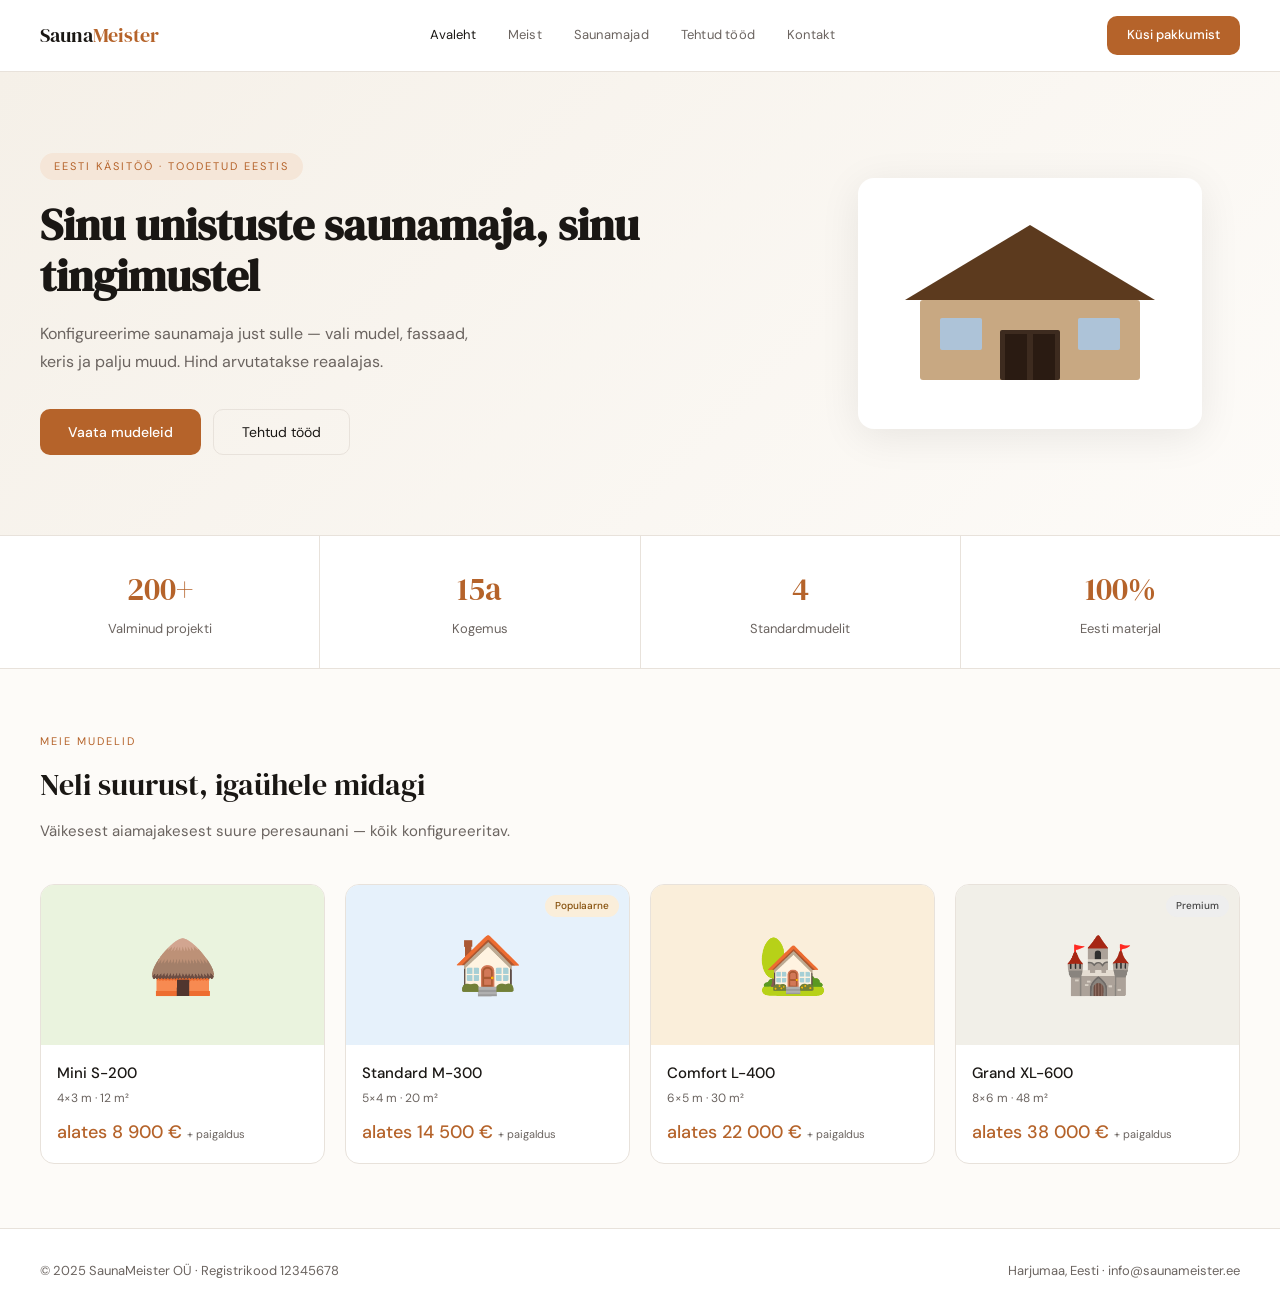
==== index.html @ fd7947f1 "Rename saunamaja.html to index.html" ====
<!DOCTYPE html>
<html lang="et">
<head>
<meta charset="UTF-8">
<meta name="viewport" content="width=device-width, initial-scale=1.0">
<title>SaunaMeister — Eesti käsitöö saunamajad</title>
<link rel="preconnect" href="https://fonts.googleapis.com">
<link href="https://fonts.googleapis.com/css2?family=DM+Serif+Display&family=DM+Sans:wght@300;400;500&display=swap" rel="stylesheet">
<style>
*{box-sizing:border-box;margin:0;padding:0}
:root{
  --brown:#B5632A;
  --brown-dark:#8A4820;
  --text:#1A1714;
  --text-sec:#6B6460;
  --border:#E8E2DB;
  --bg:#FDFBF8;
  --bg2:#F5F0E8;
  --white:#fff;
  --radius:10px;
}
body{font-family:'DM Sans',sans-serif;background:var(--bg);color:var(--text);line-height:1.6}
a{text-decoration:none;color:inherit}

/* NAV */
nav{display:flex;align-items:center;justify-content:space-between;padding:16px 40px;background:var(--white);border-bottom:1px solid var(--border);position:sticky;top:0;z-index:100}
.logo{font-family:'DM Serif Display',serif;font-size:20px;color:var(--text)}
.logo span{color:var(--brown)}
.nav-links{display:flex;gap:32px}
.nav-links a{font-size:13px;color:var(--text-sec);letter-spacing:0.2px}
.nav-links a:hover,.nav-links a.active{color:var(--text)}
.nav-cta{padding:9px 20px;background:var(--brown);color:#fff;border-radius:var(--radius);font-size:13px;font-weight:500}
.nav-cta:hover{background:var(--brown-dark)}

/* HERO */
.hero{padding:80px 40px;background:linear-gradient(135deg,var(--bg2) 0%,var(--bg) 100%);display:flex;align-items:center;gap:60px}
.hero-text{flex:1}
.hero-badge{display:inline-block;font-size:11px;letter-spacing:2px;text-transform:uppercase;color:var(--brown);background:#F5E6D8;padding:5px 14px;border-radius:20px;margin-bottom:20px}
.hero h1{font-family:'DM Serif Display',serif;font-size:44px;line-height:1.15;margin-bottom:18px;color:var(--text)}
.hero p{font-size:16px;color:var(--text-sec);max-width:440px;margin-bottom:32px;line-height:1.8}
.hero-btns{display:flex;gap:12px}
.btn-primary{padding:13px 28px;background:var(--brown);color:#fff;border:none;border-radius:var(--radius);font-size:14px;font-weight:500;cursor:pointer;font-family:inherit}
.btn-primary:hover{background:var(--brown-dark)}
.btn-outline{padding:13px 28px;background:transparent;color:var(--text);border:1px solid var(--border);border-radius:var(--radius);font-size:14px;cursor:pointer;font-family:inherit}
.btn-outline:hover{border-color:var(--text)}
.hero-visual{flex:0 0 420px;display:flex;align-items:center;justify-content:center}
.hero-svg-wrap{background:var(--white);border-radius:16px;padding:32px;box-shadow:0 8px 40px rgba(0,0,0,0.08)}

/* STATS */
.stats{display:flex;gap:0;border-top:1px solid var(--border);border-bottom:1px solid var(--border);background:var(--white)}
.stat{flex:1;padding:28px 40px;text-align:center;border-right:1px solid var(--border)}
.stat:last-child{border-right:none}
.stat-num{font-family:'DM Serif Display',serif;font-size:32px;color:var(--brown);margin-bottom:4px}
.stat-label{font-size:13px;color:var(--text-sec)}

/* SECTIONS */
.section{padding:64px 40px}
.section-label{font-size:11px;letter-spacing:2px;text-transform:uppercase;color:var(--brown);margin-bottom:10px}
.section-h2{font-family:'DM Serif Display',serif;font-size:30px;color:var(--text);margin-bottom:10px}
.section-sub{font-size:15px;color:var(--text-sec);margin-bottom:40px;line-height:1.7}

/* MODELS */
.models-grid{display:grid;grid-template-columns:repeat(4,1fr);gap:20px}
.model-card{border:1px solid var(--border);border-radius:14px;overflow:hidden;cursor:pointer;background:var(--white);transition:all 0.2s}
.model-card:hover{transform:translateY(-3px);box-shadow:0 12px 32px rgba(0,0,0,0.08)}
.model-card.selected{border:2px solid var(--brown);box-shadow:0 0 0 3px rgba(181,99,42,0.12)}
.model-thumb{height:160px;display:flex;align-items:center;justify-content:center;font-size:56px;position:relative}
.m1{background:#EAF3DE}.m2{background:#E6F1FB}.m3{background:#FAEEDA}.m4{background:#F1EFE8}
.badge{position:absolute;top:10px;right:10px;font-size:10px;padding:3px 10px;border-radius:20px;font-weight:500}
.badge-pop{background:#FAEEDA;color:#854F0B}
.badge-pre{background:#EEE;color:#444}
.model-info{padding:16px}
.model-info h3{font-size:15px;font-weight:500;margin-bottom:4px}
.model-meta{font-size:12px;color:var(--text-sec);margin-bottom:10px}
.model-price{font-size:18px;font-weight:500;color:var(--brown)}
.model-price span{font-size:11px;font-weight:400;color:var(--text-sec)}

/* KONFIG */
.config-section{background:var(--bg2);padding:64px 40px}
.config-inner{display:grid;grid-template-columns:1fr 360px;gap:40px}
.config-visual-box{background:var(--white);border-radius:14px;padding:32px;text-align:center;border:1px solid var(--border);margin-bottom:20px}
.config-specs{display:grid;grid-template-columns:1fr 1fr;gap:10px}
.spec{background:var(--white);border:1px solid var(--border);border-radius:10px;padding:12px 16px}
.spec-label{font-size:11px;color:var(--text-sec);margin-bottom:2px}
.spec-val{font-size:14px;font-weight:500}
.config-card{background:var(--white);border:1px solid var(--border);border-radius:12px;padding:20px;margin-bottom:14px}
.config-card h4{font-size:13px;font-weight:500;margin-bottom:14px;color:var(--text-sec);text-transform:uppercase;letter-spacing:0.8px}
.opts{display:flex;flex-wrap:wrap;gap:8px}
.opt{padding:7px 16px;border:1px solid var(--border);border-radius:20px;font-size:12px;cursor:pointer;background:var(--white);color:var(--text-sec);font-family:inherit;transition:all 0.15s}
.opt:hover{border-color:var(--brown);color:var(--brown)}
.opt.active{background:var(--brown);border-color:var(--brown);color:#fff}
.color-dot{width:26px;height:26px;border-radius:50%;border:2px solid transparent;cursor:pointer;transition:all 0.15s}
.color-dot.active{outline:2.5px solid var(--brown);outline-offset:2px}
.price-box{background:var(--white);border:1px solid var(--border);border-radius:12px;padding:20px}
.price-row{display:flex;justify-content:space-between;font-size:13px;color:var(--text-sec);padding:5px 0}
.price-row.total{font-size:17px;font-weight:500;color:var(--text);border-top:1px solid var(--border);padding-top:14px;margin-top:10px}
.cta-btn{width:100%;padding:14px;background:var(--brown);color:#fff;border:none;border-radius:10px;font-size:14px;font-weight:500;cursor:pointer;margin-top:16px;font-family:inherit}
.cta-btn:hover{background:var(--brown-dark)}
select{width:100%;padding:8px 12px;border:1px solid var(--border);border-radius:8px;font-size:13px;background:var(--white);font-family:inherit;color:var(--text)}

/* GALLERY */
.gallery-grid{display:grid;grid-template-columns:repeat(3,1fr);gap:16px}
.gallery-item{border-radius:12px;overflow:hidden;background:var(--bg2);height:200px;display:flex;align-items:center;justify-content:center;font-size:48px;border:1px solid var(--border)}

/* CONTACT */
.contact-section{background:var(--white);padding:64px 40px}
.contact-inner{display:grid;grid-template-columns:1fr 1fr;gap:60px;max-width:900px;margin:0 auto}
.contact-info p{font-size:15px;color:var(--text-sec);line-height:1.8;margin-bottom:20px}
.contact-detail{display:flex;gap:10px;align-items:center;font-size:14px;color:var(--text-sec);margin-bottom:10px}
.contact-form{display:flex;flex-direction:column;gap:12px}
.contact-form input,.contact-form textarea{padding:11px 14px;border:1px solid var(--border);border-radius:8px;font-size:14px;font-family:inherit;background:var(--bg);outline:none}
.contact-form input:focus,.contact-form textarea:focus{border-color:var(--brown)}
.contact-form textarea{resize:vertical;min-height:120px}

/* FOOTER */
footer{padding:32px 40px;border-top:1px solid var(--border);display:flex;justify-content:space-between;align-items:center;background:var(--white)}
footer p{font-size:13px;color:var(--text-sec)}

/* PAGE SYSTEM */
.page{display:none}
.page.active{display:block}
</style>
</head>
<body>

<nav>
  <div class="logo">Sauna<span>Meister</span></div>
  <div class="nav-links">
    <a onclick="showPage('avaleht')" class="active" id="nav-avaleht">Avaleht</a>
    <a onclick="showPage('meist')" id="nav-meist">Meist</a>
    <a onclick="showPage('saunamajad')" id="nav-saunamajad">Saunamajad</a>
    <a onclick="showPage('tood')" id="nav-tood">Tehtud tööd</a>
    <a onclick="showPage('kontakt')" id="nav-kontakt">Kontakt</a>
  </div>
  <a class="nav-cta" onclick="showPage('kontakt')">Küsi pakkumist</a>
</nav>

<!-- AVALEHT -->
<div class="page active" id="page-avaleht">
  <div class="hero">
    <div class="hero-text">
      <div class="hero-badge">Eesti käsitöö · Toodetud Eestis</div>
      <h1>Sinu unistuste saunamaja, sinu tingimustel</h1>
      <p>Konfigureerime saunamaja just sulle — vali mudel, fassaad, keris ja palju muud. Hind arvutatakse reaalajas.</p>
      <div class="hero-btns">
        <button class="btn-primary" onclick="showPage('saunamajad')">Vaata mudeleid</button>
        <button class="btn-outline" onclick="showPage('tood')">Tehtud tööd</button>
      </div>
    </div>
    <div class="hero-visual">
      <div class="hero-svg-wrap">
        <svg viewBox="0 0 280 180" width="280" xmlns="http://www.w3.org/2000/svg">
          <rect x="30" y="90" width="220" height="80" rx="3" fill="#C8A882"/>
          <polygon points="140,15 15,90 265,90" fill="#5C3A1E"/>
          <rect x="110" y="120" width="60" height="50" rx="2" fill="#3D2B1F"/>
          <rect x="50" y="108" width="42" height="32" rx="2" fill="#A8C8E8" opacity="0.85"/>
          <rect x="188" y="108" width="42" height="32" rx="2" fill="#A8C8E8" opacity="0.85"/>
          <rect x="115" y="124" width="22" height="46" fill="#2A1B12"/>
          <rect x="143" y="124" width="22" height="46" fill="#2A1B12"/>
        </svg>
      </div>
    </div>
  </div>

  <div class="stats">
    <div class="stat"><div class="stat-num">200+</div><div class="stat-label">Valminud projekti</div></div>
    <div class="stat"><div class="stat-num">15a</div><div class="stat-label">Kogemus</div></div>
    <div class="stat"><div class="stat-num">4</div><div class="stat-label">Standardmudelit</div></div>
    <div class="stat"><div class="stat-num">100%</div><div class="stat-label">Eesti materjal</div></div>
  </div>

  <div class="section">
    <div class="section-label">Meie mudelid</div>
    <div class="section-h2">Neli suurust, igaühele midagi</div>
    <div class="section-sub">Väikesest aiamajakesest suure peresaunani — kõik konfigureeritav.</div>
    <div class="models-grid">
      <div class="model-card" onclick="showPage('saunamajad')">
        <div class="model-thumb m1">🛖</div>
        <div class="model-info"><h3>Mini S-200</h3><div class="model-meta">4×3 m · 12 m²</div><div class="model-price">alates 8 900 € <span>+ paigaldus</span></div></div>
      </div>
      <div class="model-card" onclick="showPage('saunamajad')">
        <div class="model-thumb m2"><span class="badge badge-pop">Populaarne</span>🏠</div>
        <div class="model-info"><h3>Standard M-300</h3><div class="model-meta">5×4 m · 20 m²</div><div class="model-price">alates 14 500 € <span>+ paigaldus</span></div></div>
      </div>
      <div class="model-card" onclick="showPage('saunamajad')">
        <div class="model-thumb m3">🏡</div>
        <div class="model-info"><h3>Comfort L-400</h3><div class="model-meta">6×5 m · 30 m²</div><div class="model-price">alates 22 000 € <span>+ paigaldus</span></div></div>
      </div>
      <div class="model-card" onclick="showPage('saunamajad')">
        <div class="model-thumb m4"><span class="badge badge-pre">Premium</span>🏰</div>
        <div class="model-info"><h3>Grand XL-600</h3><div class="model-meta">8×6 m · 48 m²</div><div class="model-price">alates 38 000 € <span>+ paigaldus</span></div></div>
      </div>
    </div>
  </div>
</div>

<!-- MEIST -->
<div class="page" id="page-meist">
  <div class="section">
    <div class="section-label">Meist</div>
    <div class="section-h2">SaunaMeister OÜ</div>
    <div class="section-sub">Oleme ehitanud Eesti kvaliteetsemaid saunamaju üle 15 aasta. Meie tiim koosneb kogenud puuseppadest ja ehitusmeisteritest, kes armastavad oma tööd.</div>
    <div style="display:grid;grid-template-columns:1fr 1fr;gap:40px;margin-top:32px">
      <div>
        <h3 style="font-family:'DM Serif Display',serif;font-size:22px;margin-bottom:16px">Meie väärtused</h3>
        <p style="color:var(--text-sec);font-size:15px;line-height:1.8;margin-bottom:12px">✓ &nbsp;100% Eesti päritolu materjal</p>
        <p style="color:var(--text-sec);font-size:15px;line-height:1.8;margin-bottom:12px">✓ &nbsp;Käsitöö kvaliteet igal tootel</p>
        <p style="color:var(--text-sec);font-size:15px;line-height:1.8;margin-bottom:12px">✓ &nbsp;5-aastane garantii konstruktsioonile</p>
        <p style="color:var(--text-sec);font-size:15px;line-height:1.8">✓ &nbsp;Transport ja paigaldus üle Eesti</p>
      </div>
      <div style="background:var(--bg2);border-radius:14px;height:280px;display:flex;align-items:center;justify-content:center;font-size:80px">🏗️</div>
    </div>
  </div>
</div>

<!-- SAUNAMAJAD / KONFIG -->
<div class="page" id="page-saunamajad">
  <div class="section">
    <div class="section-label">Meie mudelid</div>
    <div class="section-h2">Vali saunamaja mudel</div>
    <div class="section-sub">Kliki mudelil — konfigureerimise tööriist uuendub automaatselt.</div>
    <div class="models-grid">
      <div class="model-card" onclick="selectModel(1)" id="mc1">
        <div class="model-thumb m1">🛖</div>
        <div class="model-info"><h3>Mini S-200</h3><div class="model-meta">4×3 m · 12 m² · 2 ruumi</div><div class="model-price">alates 8 900 € <span>+ paigaldus</span></div></div>
      </div>
      <div class="model-card selected" onclick="selectModel(2)" id="mc2">
        <div class="model-thumb m2"><span class="badge badge-pop">Populaarne</span>🏠</div>
        <div class="model-info"><h3>Standard M-300</h3><div class="model-meta">5×4 m · 20 m² · 3 ruumi</div><div class="model-price">alates 14 500 € <span>+ paigaldus</span></div></div>
      </div>
      <div class="model-card" onclick="selectModel(3)" id="mc3">
        <div class="model-thumb m3">🏡</div>
        <div class="model-info"><h3>Comfort L-400</h3><div class="model-meta">6×5 m · 30 m² · 4 ruumi</div><div class="model-price">alates 22 000 € <span>+ paigaldus</span></div></div>
      </div>
      <div class="model-card" onclick="selectModel(4)" id="mc4">
        <div class="model-thumb m4"><span class="badge badge-pre">Premium</span>🏰</div>
        <div class="model-info"><h3>Grand XL-600</h3><div class="model-meta">8×6 m · 48 m² · 5 ruumi</div><div class="model-price">alates 38 000 € <span>+ paigaldus</span></div></div>
      </div>
    </div>
  </div>

  <div class="config-section">
    <div class="section-label">Konfigureerimise tööriist</div>
    <div class="section-h2" style="margin-bottom:8px">Kohanda oma saunamaja</div>
    <div class="section-sub">Muuda valikuid — pilt ja hind uuenduvad automaatselt.</div>
    <div class="config-inner">
      <div>
        <div class="config-visual-box">
          <svg id="houseSvg" viewBox="0 0 300 200" width="100%" style="max-width:300px" xmlns="http://www.w3.org/2000/svg">
            <rect x="40" y="100" width="220" height="90" rx="2" id="houseBody" fill="#C8A882"/>
            <polygon points="150,20 20,100 280,100" id="houseRoof" fill="#5C3A1E"/>
            <rect x="120" y="130" width="60" height="60" rx="2" fill="#3D2B1F"/>
            <rect x="60" y="120" width="40" height="35" rx="2" fill="#A8C8E8" opacity="0.8"/>
            <rect x="200" y="120" width="40" height="35" rx="2" fill="#A8C8E8" opacity="0.8"/>
            <rect x="125" y="133" width="22" height="55" rx="1" fill="#2A1B12"/>
            <rect x="153" y="133" width="22" height="55" rx="1" fill="#2A1B12"/>
          </svg>
        </div>
        <div class="config-specs">
          <div class="spec"><div class="spec-label">Mudel</div><div class="spec-val" id="specMudel">Standard M-300</div></div>
          <div class="spec"><div class="spec-label">Pindala</div><div class="spec-val" id="specPindala">20 m²</div></div>
          <div class="spec"><div class="spec-label">Mõõdud</div><div class="spec-val" id="specMoodud">5 × 4 m</div></div>
          <div class="spec"><div class="spec-label">Ruumid</div><div class="spec-val" id="specRuumid">Eeskoda, pesu, leili</div></div>
        </div>
      </div>
      <div>
        <div class="config-card">
          <h4>Raam</h4>
          <div class="opts">
            <button class="opt active" onclick="pick(this,'raam','Puit',0)">🪵 Puit</button>
            <button class="opt" onclick="pick(this,'raam','Metall',800)">⚙️ Metall (+800 €)</button>
          </div>
        </div>
        <div class="config-card">
          <h4>Fassaad</h4>
          <div class="opts">
            <button class="opt active" onclick="pick(this,'fassaad','Laudis',0);setFassaad('laudis')">Laudis</button>
            <button class="opt" onclick="pick(this,'fassaad','Väärispuit',1500);setFassaad('vaarispuit')">Väärispuit (+1 500 €)</button>
            <button class="opt" onclick="pick(this,'fassaad','Peegelklaas',4500);setFassaad('peegelklaas')">Peegelklaas (+4 500 €)</button>
            <button class="opt" onclick="pick(this,'fassaad','Klaas',3200);setFassaad('klaas')">Klaas (+3 200 €)</button>
          </div>
          <div style="margin-top:14px" id="colorRow">
            <div style="font-size:12px;color:var(--text-sec);margin-bottom:8px">Värvus</div>
            <div class="opts">
              <div class="color-dot active" style="background:#C8A882" onclick="setColor('#C8A882','#5C3A1E',this)" title="Loomulik"></div>
              <div class="color-dot" style="background:#8B6914" onclick="setColor('#8B6914','#3D2810',this)" title="Tumepruun"></div>
              <div class="color-dot" style="background:#4A5C4A" onclick="setColor('#4A5C4A','#2A3A2A',this)" title="Männiroheline"></div>
              <div class="color-dot" style="background:#2C2C2A" onclick="setColor('#2C2C2A','#111',this)" title="Antratsiit"></div>
              <div class="color-dot" style="background:#B8B8A8" onclick="setColor('#B8B8A8','#7A7A6A',this)" title="Hall"></div>
              <div class="color-dot" style="background:#D4C4A8" onclick="setColor('#D4C4A8','#8A7050',this)" title="Hele beež"></div>
            </div>
          </div>
        </div>
        <div class="config-card">
          <h4>Lava</h4>
          <div class="opts">
            <button class="opt active" onclick="pick(this,'lava','Tavalaud',0)">Tavalaud</button>
            <button class="opt" onclick="pick(this,'lava','Termopuit',650)">Termopuit (+650 €)</button>
          </div>
        </div>
        <div class="config-card">
          <h4>Põrand</h4>
          <div class="opts">
            <button class="opt active" onclick="pick(this,'porand','Vinüül',0)">Vinüül</button>
            <button class="opt" onclick="pick(this,'porand','Plaat',900)">Plaat (+900 €)</button>
            <button class="opt" onclick="pick(this,'porand','Mikrotsement',1400)">Mikrotsement (+1 400 €)</button>
          </div>
        </div>
        <div class="config-card">
          <h4>Keris</h4>
          <div class="opts">
            <button class="opt active" onclick="pick(this,'keris','Harvia M3',0)">Harvia M3</button>
            <button class="opt" onclick="pick(this,'keris','Harvia Legend 150',800)">Legend 150 (+800 €)</button>
            <button class="opt" onclick="pick(this,'keris','Narvi 20',1200)">Narvi 20 (+1 200 €)</button>
            <button class="opt" onclick="pick(this,'keris','Huum Hive',1800)">Huum Hive (+1 800 €)</button>
          </div>
        </div>
        <div class="config-card">
          <h4>Transport ja paigaldus</h4>
          <select onchange="setTransport(this)">
            <option value="0">Vali piirkond...</option>
            <option value="0">Harjumaa — 0 €</option>
            <option value="350">Läänemaa — 350 €</option>
            <option value="420">Tartumaa — 420 €</option>
            <option value="490">Pärnumaa — 490 €</option>
            <option value="580">Ida-Virumaa — 580 €</option>
            <option value="650">Saaremaa — 650 €</option>
            <option value="750">Muud piirkonnad — 750 €</option>
          </select>
        </div>
        <div class="price-box">
          <div class="price-row"><span>Alusmudel</span><span id="basePrice">14 500 €</span></div>
          <div class="price-row" id="pr-raam" style="display:none"><span>Raam: Metall</span><span>+800 €</span></div>
          <div class="price-row" id="pr-fassaad" style="display:none"><span id="pr-fassaad-l"></span><span id="pr-fassaad-v"></span></div>
          <div class="price-row" id="pr-lava" style="display:none"><span>Lava: Termopuit</span><span>+650 €</span></div>
          <div class="price-row" id="pr-porand" style="display:none"><span id="pr-porand-l"></span><span id="pr-porand-v"></span></div>
          <div class="price-row" id="pr-keris" style="display:none"><span id="pr-keris-l"></span><span id="pr-keris-v"></span></div>
          <div class="price-row" id="pr-transport" style="display:none"><span id="pr-transport-l"></span><span id="pr-transport-v"></span></div>
          <div class="price-row total"><span>Kokku (ligikaudne)</span><span id="totalPrice">14 500 €</span></div>
          <button class="cta-btn" onclick="showPage('kontakt')">Küsi pakkumist ↗</button>
        </div>
      </div>
    </div>
  </div>
</div>

<!-- TEHTUD TÖÖD -->
<div class="page" id="page-tood">
  <div class="section">
    <div class="section-label">Galerii</div>
    <div class="section-h2">Tehtud tööd</div>
    <div class="section-sub">Mõned näited meie valminud projektidest üle Eesti.</div>
    <div class="gallery-grid">
      <div class="gallery-item">🛖</div>
      <div class="gallery-item">🏠</div>
      <div class="gallery-item">🏡</div>
      <div class="gallery-item">🏰</div>
      <div class="gallery-item">🛖</div>
      <div class="gallery-item">🏠</div>
    </div>
    <p style="font-size:13px;color:var(--text-sec);margin-top:20px;text-align:center">Siia tulevad päris fotod valminud projektidest</p>
  </div>
</div>

<!-- KONTAKT -->
<div class="page" id="page-kontakt">
  <div class="contact-section">
    <div class="section-label" style="text-align:center">Kontakt</div>
    <div class="section-h2" style="text-align:center;margin-bottom:40px">Võta ühendust</div>
    <div class="contact-inner">
      <div>
        <div class="contact-info">
          <p>Soovid pakkumist või on küsimusi? Kirjuta meile — vastame tavaliselt 24 tunni jooksul.</p>
        </div>
        <div class="contact-detail">📍 &nbsp;Harjumaa, Eesti</div>
        <div class="contact-detail">📞 &nbsp;+372 5XXX XXXX</div>
        <div class="contact-detail">✉️ &nbsp;info@saunameister.ee</div>
        <div class="contact-detail">🕐 &nbsp;E-R 8:00–17:00</div>
      </div>
      <div class="contact-form">
        <input type="text" placeholder="Nimi">
        <input type="email" placeholder="E-post">
        <input type="tel" placeholder="Telefon">
        <select style="padding:11px 14px;border:1px solid var(--border);border-radius:8px;font-size:14px;font-family:inherit;background:var(--bg)">
          <option>Huvitab mudel...</option>
          <option>Mini S-200</option>
          <option>Standard M-300</option>
          <option>Comfort L-400</option>
          <option>Grand XL-600</option>
        </select>
        <textarea placeholder="Sõnum / küsimused"></textarea>
        <button class="cta-btn">Saada päring ↗</button>
      </div>
    </div>
  </div>
</div>

<footer>
  <p>© 2025 SaunaMeister OÜ · Registrikood 12345678</p>
  <p>Harjumaa, Eesti · info@saunameister.ee</p>
</footer>

<script>
const modelData = [
  {name:'Mini S-200',size:'4×3 m',area:'12 m²',rooms:'Eeskoda, leili',base:8900},
  {name:'Standard M-300',size:'5×4 m',area:'20 m²',rooms:'Eeskoda, pesu, leili',base:14500},
  {name:'Comfort L-400',size:'6×5 m',area:'30 m²',rooms:'Eeskoda, pesu, leili, terass',base:22000},
  {name:'Grand XL-600',size:'8×6 m',area:'48 m²',rooms:'Eeskoda, pesu, leili, terrass, saal',base:38000}
];
let currentBase=14500;
let extras={raam:0,fassaad:0,lava:0,porand:0,keris:0,transport:0};

function showPage(id){
  document.querySelectorAll('.page').forEach(p=>p.classList.remove('active'));
  document.querySelectorAll('.nav-links a').forEach(a=>a.classList.remove('active'));
  document.getElementById('page-'+id).classList.add('active');
  document.getElementById('nav-'+id)&&document.getElementById('nav-'+id).classList.add('active');
  window.scrollTo(0,0);
}

function selectModel(n){
  [1,2,3,4].forEach(i=>document.getElementById('mc'+i).classList.remove('selected'));
  document.getElementById('mc'+n).classList.add('selected');
  const m=modelData[n-1];
  currentBase=m.base;
  document.getElementById('specMudel').textContent=m.name;
  document.getElementById('specPindala').textContent=m.area;
  document.getElementById('specMoodud').textContent=m.size;
  document.getElementById('specRuumid').textContent=m.rooms;
  document.getElementById('basePrice').textContent=m.base.toLocaleString()+' €';
  updatePrice();
}

function pick(btn,group,name,cost){
  btn.closest('.opts').querySelectorAll('.opt').forEach(b=>b.classList.remove('active'));
  btn.classList.add('active');
  extras[group]=cost;
  const row=document.getElementById('pr-'+group);
  if(row){
    if(cost>0){
      row.style.display='flex';
      const lEl=document.getElementById('pr-'+group+'-l');
      const vEl=document.getElementById('pr-'+group+'-v');
      if(lEl)lEl.textContent=group.charAt(0).toUpperCase()+group.slice(1)+': '+name;
      if(vEl)vEl.textContent='+'+cost.toLocaleString()+' €';
    }else{row.style.display='none'}
  }
  updatePrice();
}

function setFassaad(type){
  const cr=document.getElementById('colorRow');
  if(type==='laudis'||type==='vaarispuit'){cr.style.display='block'}
  else{
    cr.style.display='none';
    if(type==='peegelklaas'){document.getElementById('houseBody').setAttribute('fill','#A8C8E8');document.getElementById('houseBody').setAttribute('opacity','0.65')}
    else if(type==='klaas'){document.getElementById('houseBody').setAttribute('fill','#C8DDE8');document.getElementById('houseBody').setAttribute('opacity','0.8')}
  }
}

function setColor(body,roof,el){
  document.querySelectorAll('.color-dot').forEach(e=>e.classList.remove('active'));
  el.classList.add('active');
  document.getElementById('houseBody').setAttribute('fill',body);
  document.getElementById('houseBody').setAttribute('opacity','1');
  document.getElementById('houseRoof').setAttribute('fill',roof);
}

function setTransport(sel){
  const cost=parseInt(sel.value)||0;
  extras.transport=cost;
  const row=document.getElementById('pr-transport');
  if(cost>0){
    row.style.display='flex';
    document.getElementById('pr-transport-l').textContent='Transport: '+sel.options[sel.selectedIndex].text.split('—')[0].trim();
    document.getElementById('pr-transport-v').textContent='+'+cost+' €';
  }else{row.style.display='none'}
  updatePrice();
}

function updatePrice(){
  const total=currentBase+Object.values(extras).reduce((a,b)=>a+b,0);
  document.getElementById('totalPrice').textContent=total.toLocaleString()+' €';
}
</script>
</body>
</html>
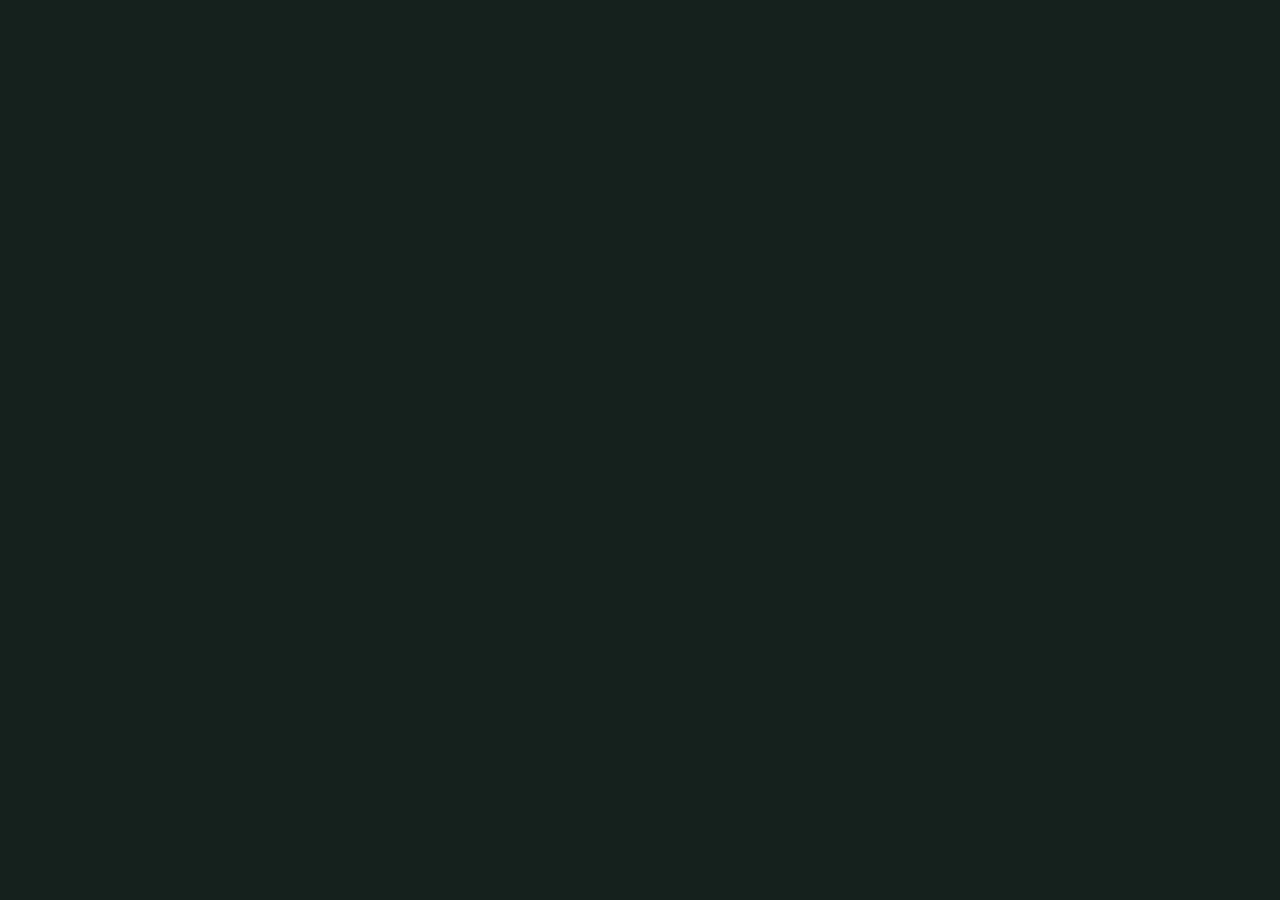
==== commit 9c9ac5c8: "Add files via upload" ====
--- a/index.html
+++ b/index.html
@@ -1,487 +1,121 @@
 <!DOCTYPE html>
+<!-- @dsCard group="Brand" name="Sauna Site" subtitle="Full single-page site — hero, models, live configurator, quote flow" viewport="1280x820" -->
 <html lang="et">
 <head>
-<meta charset="UTF-8">
-<meta name="viewport" content="width=device-width, initial-scale=1.0">
-<title>SaunaMeister — Eesti käsitöö saunamajad</title>
+<meta charset="utf-8">
+<meta name="viewport" content="width=device-width, initial-scale=1">
+<title>Moo Sviit — Saaremaa saunamajad</title>
+<meta name="description" content="Premium saunamajad Saaremaalt. Konfigureeri oma saunamaja ja küsi pakkumist. Eestis ehitatud, Saaremaa hingega.">
+
 <link rel="preconnect" href="https://fonts.googleapis.com">
-<link href="https://fonts.googleapis.com/css2?family=DM+Serif+Display&family=DM+Sans:wght@300;400;500&display=swap" rel="stylesheet">
+<link rel="preconnect" href="https://fonts.gstatic.com" crossorigin>
+<link href="https://fonts.googleapis.com/css2?family=Cormorant+Garamond:ital,wght@0,400;0,500;0,600;1,400;1,500;1,600&family=Hanken+Grotesk:wght@400;500;600;700&display=swap" rel="stylesheet">
+<link rel="stylesheet" href="colors_and_type.css">
+
 <style>
-*{box-sizing:border-box;margin:0;padding:0}
-:root{
-  --brown:#B5632A;
-  --brown-dark:#8A4820;
-  --text:#1A1714;
-  --text-sec:#6B6460;
-  --border:#E8E2DB;
-  --bg:#FDFBF8;
-  --bg2:#F5F0E8;
-  --white:#fff;
-  --radius:10px;
-}
-body{font-family:'DM Sans',sans-serif;background:var(--bg);color:var(--text);line-height:1.6}
-a{text-decoration:none;color:inherit}
+  * { box-sizing: border-box; }
+  html, body { margin: 0; padding: 0; }
+  html { -webkit-text-size-adjust: 100%; }
+  body {
+    background: var(--night);
+    font-family: var(--font-body);
+    color: var(--ink);
+    -webkit-font-smoothing: antialiased;
+    text-rendering: optimizeLegibility;
+    overflow-x: hidden;
+  }
+  img { display: block; }
+  button { font-family: inherit; }
+  ::selection { background: var(--ember); color: var(--on-ember); }
 
-/* NAV */
-nav{display:flex;align-items:center;justify-content:space-between;padding:16px 40px;background:var(--white);border-bottom:1px solid var(--border);position:sticky;top:0;z-index:100}
-.logo{font-family:'DM Serif Display',serif;font-size:20px;color:var(--text)}
-.logo span{color:var(--brown)}
-.nav-links{display:flex;gap:32px}
-.nav-links a{font-size:13px;color:var(--text-sec);letter-spacing:0.2px}
-.nav-links a:hover,.nav-links a.active{color:var(--text)}
-.nav-cta{padding:9px 20px;background:var(--brown);color:#fff;border-radius:var(--radius);font-size:13px;font-weight:500}
-.nav-cta:hover{background:var(--brown-dark)}
+  /* Button interactions */
+  .ms-btn { will-change: transform; }
+  .ms-btn--primary:hover, .ms-btn--solid:hover { filter: brightness(1.06); }
+  .ms-btn--ghost:hover { background: color-mix(in srgb, currentColor 12%, transparent) !important; border-color: color-mix(in srgb, currentColor 48%, transparent) !important; }
+  .ms-btn:active { transform: scale(0.965); }
+  .ms-opt:hover { border-color: var(--ink-faint) !important; }
 
-/* HERO */
-.hero{padding:80px 40px;background:linear-gradient(135deg,var(--bg2) 0%,var(--bg) 100%);display:flex;align-items:center;gap:60px}
-.hero-text{flex:1}
-.hero-badge{display:inline-block;font-size:11px;letter-spacing:2px;text-transform:uppercase;color:var(--brown);background:#F5E6D8;padding:5px 14px;border-radius:20px;margin-bottom:20px}
-.hero h1{font-family:'DM Serif Display',serif;font-size:44px;line-height:1.15;margin-bottom:18px;color:var(--text)}
-.hero p{font-size:16px;color:var(--text-sec);max-width:440px;margin-bottom:32px;line-height:1.8}
-.hero-btns{display:flex;gap:12px}
-.btn-primary{padding:13px 28px;background:var(--brown);color:#fff;border:none;border-radius:var(--radius);font-size:14px;font-weight:500;cursor:pointer;font-family:inherit}
-.btn-primary:hover{background:var(--brown-dark)}
-.btn-outline{padding:13px 28px;background:transparent;color:var(--text);border:1px solid var(--border);border-radius:var(--radius);font-size:14px;cursor:pointer;font-family:inherit}
-.btn-outline:hover{border-color:var(--text)}
-.hero-visual{flex:0 0 420px;display:flex;align-items:center;justify-content:center}
-.hero-svg-wrap{background:var(--white);border-radius:16px;padding:32px;box-shadow:0 8px 40px rgba(0,0,0,0.08)}
+  /* Nav-link animated underline */
+  .ms-navlink { position: relative; }
+  .ms-navlink::after {
+    content: ""; position: absolute; left: 0; right: 0; bottom: -6px; height: 1.5px;
+    background: var(--nav-underline, var(--ember)); border-radius: 2px;
+    transform: scaleX(0); transform-origin: left center;
+    transition: transform .35s var(--ease);
+  }
+  .ms-navlink:hover { opacity: 1 !important; }
+  .ms-navlink:hover::after { transform: scaleX(1); }
 
-/* STATS */
-.stats{display:flex;gap:0;border-top:1px solid var(--border);border-bottom:1px solid var(--border);background:var(--white)}
-.stat{flex:1;padding:28px 40px;text-align:center;border-right:1px solid var(--border)}
-.stat:last-child{border-right:none}
-.stat-num{font-family:'DM Serif Display',serif;font-size:32px;color:var(--brown);margin-bottom:4px}
-.stat-label{font-size:13px;color:var(--text-sec)}
+  /* Scroll cue bounce */
+  @keyframes ms-bounce { 0%,100% { transform: translateY(0); } 50% { transform: translateY(6px); } }
+  .ms-scrollcue { display: inline-flex; animation: ms-bounce 2.2s var(--ease) infinite; }
 
-/* SECTIONS */
-.section{padding:64px 40px}
-.section-label{font-size:11px;letter-spacing:2px;text-transform:uppercase;color:var(--brown);margin-bottom:10px}
-.section-h2{font-family:'DM Serif Display',serif;font-size:30px;color:var(--text);margin-bottom:10px}
-.section-sub{font-size:15px;color:var(--text-sec);margin-bottom:40px;line-height:1.7}
+  /* Hero continuous ken-burns drift */
+  @keyframes ms-kenburns {
+    0%   { transform: scale(1.04) translate(0, 0); }
+    100% { transform: scale(1.16) translate(-1.6%, -1.4%); }
+  }
+  .ms-hero-img { animation: ms-kenburns 32s var(--ease-soft) infinite alternate; will-change: transform; }
 
-/* MODELS */
-.models-grid{display:grid;grid-template-columns:repeat(4,1fr);gap:20px}
-.model-card{border:1px solid var(--border);border-radius:14px;overflow:hidden;cursor:pointer;background:var(--white);transition:all 0.2s}
-.model-card:hover{transform:translateY(-3px);box-shadow:0 12px 32px rgba(0,0,0,0.08)}
-.model-card.selected{border:2px solid var(--brown);box-shadow:0 0 0 3px rgba(181,99,42,0.12)}
-.model-thumb{height:160px;display:flex;align-items:center;justify-content:center;font-size:56px;position:relative}
-.m1{background:#EAF3DE}.m2{background:#E6F1FB}.m3{background:#FAEEDA}.m4{background:#F1EFE8}
-.badge{position:absolute;top:10px;right:10px;font-size:10px;padding:3px 10px;border-radius:20px;font-weight:500}
-.badge-pop{background:#FAEEDA;color:#854F0B}
-.badge-pre{background:#EEE;color:#444}
-.model-info{padding:16px}
-.model-info h3{font-size:15px;font-weight:500;margin-bottom:4px}
-.model-meta{font-size:12px;color:var(--text-sec);margin-bottom:10px}
-.model-price{font-size:18px;font-weight:500;color:var(--brown)}
-.model-price span{font-size:11px;font-weight:400;color:var(--text-sec)}
+  @media (prefers-reduced-motion: reduce) {
+    .ms-scrollcue { animation: none; }
+    .ms-hero-img { animation: none; transform: scale(1.06); }
+    * { scroll-behavior: auto !important; }
+  }
 
-/* KONFIG */
-.config-section{background:var(--bg2);padding:64px 40px}
-.config-inner{display:grid;grid-template-columns:1fr 360px;gap:40px}
-.config-visual-box{background:var(--white);border-radius:14px;padding:32px;text-align:center;border:1px solid var(--border);margin-bottom:20px}
-.config-specs{display:grid;grid-template-columns:1fr 1fr;gap:10px}
-.spec{background:var(--white);border:1px solid var(--border);border-radius:10px;padding:12px 16px}
-.spec-label{font-size:11px;color:var(--text-sec);margin-bottom:2px}
-.spec-val{font-size:14px;font-weight:500}
-.config-card{background:var(--white);border:1px solid var(--border);border-radius:12px;padding:20px;margin-bottom:14px}
-.config-card h4{font-size:13px;font-weight:500;margin-bottom:14px;color:var(--text-sec);text-transform:uppercase;letter-spacing:0.8px}
-.opts{display:flex;flex-wrap:wrap;gap:8px}
-.opt{padding:7px 16px;border:1px solid var(--border);border-radius:20px;font-size:12px;cursor:pointer;background:var(--white);color:var(--text-sec);font-family:inherit;transition:all 0.15s}
-.opt:hover{border-color:var(--brown);color:var(--brown)}
-.opt.active{background:var(--brown);border-color:var(--brown);color:#fff}
-.color-dot{width:26px;height:26px;border-radius:50%;border:2px solid transparent;cursor:pointer;transition:all 0.15s}
-.color-dot.active{outline:2.5px solid var(--brown);outline-offset:2px}
-.price-box{background:var(--white);border:1px solid var(--border);border-radius:12px;padding:20px}
-.price-row{display:flex;justify-content:space-between;font-size:13px;color:var(--text-sec);padding:5px 0}
-.price-row.total{font-size:17px;font-weight:500;color:var(--text);border-top:1px solid var(--border);padding-top:14px;margin-top:10px}
-.cta-btn{width:100%;padding:14px;background:var(--brown);color:#fff;border:none;border-radius:10px;font-size:14px;font-weight:500;cursor:pointer;margin-top:16px;font-family:inherit}
-.cta-btn:hover{background:var(--brown-dark)}
-select{width:100%;padding:8px 12px;border:1px solid var(--border);border-radius:8px;font-size:13px;background:var(--white);font-family:inherit;color:var(--text)}
+  /* Modal animations */
+  @keyframes ms-fade { from { opacity: 0; } to { opacity: 1; } }
+  @keyframes ms-pop { from { opacity: 0; transform: translateY(16px) scale(.98); } to { opacity: 1; transform: none; } }
 
-/* GALLERY */
-.gallery-grid{display:grid;grid-template-columns:repeat(3,1fr);gap:16px}
-.gallery-item{border-radius:12px;overflow:hidden;background:var(--bg2);height:200px;display:flex;align-items:center;justify-content:center;font-size:48px;border:1px solid var(--border)}
+  .ms-gtile img { transition: transform 1s var(--ease); }
+  .ms-gtile:hover img { transform: scale(1.05); }
+  .ms-gtile-zoom { opacity: 0; transform: scale(0.9); transition: opacity .35s var(--ease), transform .35s var(--ease); }
+  .ms-gtile:hover .ms-gtile-zoom { opacity: 1; transform: scale(1); }
 
-/* CONTACT */
-.contact-section{background:var(--white);padding:64px 40px}
-.contact-inner{display:grid;grid-template-columns:1fr 1fr;gap:60px;max-width:900px;margin:0 auto}
-.contact-info p{font-size:15px;color:var(--text-sec);line-height:1.8;margin-bottom:20px}
-.contact-detail{display:flex;gap:10px;align-items:center;font-size:14px;color:var(--text-sec);margin-bottom:10px}
-.contact-form{display:flex;flex-direction:column;gap:12px}
-.contact-form input,.contact-form textarea{padding:11px 14px;border:1px solid var(--border);border-radius:8px;font-size:14px;font-family:inherit;background:var(--bg);outline:none}
-.contact-form input:focus,.contact-form textarea:focus{border-color:var(--brown)}
-.contact-form textarea{resize:vertical;min-height:120px}
-
-/* FOOTER */
-footer{padding:32px 40px;border-top:1px solid var(--border);display:flex;justify-content:space-between;align-items:center;background:var(--white)}
-footer p{font-size:13px;color:var(--text-sec)}
-
-/* PAGE SYSTEM */
-.page{display:none}
-.page.active{display:block}
+  /* ---------- Responsive ---------- */
+  @media (max-width: 880px) {
+    .ms-desktop-nav { display: none !important; }
+    .ms-burger { display: flex !important; }
+    .ms-config-grid { grid-template-columns: 1fr !important; }
+    .ms-summary { position: static !important; }
+  }
+  @media (max-width: 820px) {
+    .ms-story-grid { grid-template-columns: 1fr !important; gap: 40px !important; }
+    .ms-gallery { grid-template-columns: 1fr 1fr !important; }
+  }
+  @media (max-width: 760px) {
+    .ms-models-grid { grid-template-columns: 1fr !important; }
+    .ms-footer-grid { grid-template-columns: 1fr !important; gap: 32px !important; }
+    .ms-values { grid-template-columns: 1fr !important; gap: 26px !important; }
+  }
+  @media (max-width: 1080px) {
+    .ms-hero-glass { display: none !important; }
+  }
+  @media (max-width: 560px) {
+    .ms-gallery { grid-template-columns: 1fr !important; }
+    .ms-form-grid { grid-template-columns: 1fr !important; }
+  }
 </style>
 </head>
 <body>
+  <div id="root"></div>
 
-<nav>
-  <div class="logo">Sauna<span>Meister</span></div>
-  <div class="nav-links">
-    <a onclick="showPage('avaleht')" class="active" id="nav-avaleht">Avaleht</a>
-    <a onclick="showPage('meist')" id="nav-meist">Meist</a>
-    <a onclick="showPage('saunamajad')" id="nav-saunamajad">Saunamajad</a>
-    <a onclick="showPage('tood')" id="nav-tood">Tehtud tööd</a>
-    <a onclick="showPage('kontakt')" id="nav-kontakt">Kontakt</a>
-  </div>
-  <a class="nav-cta" onclick="showPage('kontakt')">Küsi pakkumist</a>
-</nav>
+  <script src="https://unpkg.com/react@18.3.1/umd/react.development.js" integrity="sha384-hD6/rw4ppMLGNu3tX5cjIb+uRZ7UkRJ6BPkLpg4hAu/6onKUg4lLsHAs9EBPT82L" crossorigin="anonymous"></script>
+  <script src="https://unpkg.com/react-dom@18.3.1/umd/react-dom.development.js" integrity="sha384-u6aeetuaXnQ38mYT8rp6sbXaQe3NL9t+IBXmnYxwkUI2Hw4bsp2Wvmx4yRQF1uAm" crossorigin="anonymous"></script>
+  <script src="https://unpkg.com/@babel/standalone@7.29.0/babel.min.js" integrity="sha384-m08KidiNqLdpJqLq95G/LEi8Qvjl/xUYll3QILypMoQ65QorJ9Lvtp2RXYGBFj1y" crossorigin="anonymous"></script>
 
-<!-- AVALEHT -->
-<div class="page active" id="page-avaleht">
-  <div class="hero">
-    <div class="hero-text">
-      <div class="hero-badge">Eesti käsitöö · Toodetud Eestis</div>
-      <h1>Sinu unistuste saunamaja, sinu tingimustel</h1>
-      <p>Konfigureerime saunamaja just sulle — vali mudel, fassaad, keris ja palju muud. Hind arvutatakse reaalajas.</p>
-      <div class="hero-btns">
-        <button class="btn-primary" onclick="showPage('saunamajad')">Vaata mudeleid</button>
-        <button class="btn-outline" onclick="showPage('tood')">Tehtud tööd</button>
-      </div>
-    </div>
-    <div class="hero-visual">
-      <div class="hero-svg-wrap">
-        <svg viewBox="0 0 280 180" width="280" xmlns="http://www.w3.org/2000/svg">
-          <rect x="30" y="90" width="220" height="80" rx="3" fill="#C8A882"/>
-          <polygon points="140,15 15,90 265,90" fill="#5C3A1E"/>
-          <rect x="110" y="120" width="60" height="50" rx="2" fill="#3D2B1F"/>
-          <rect x="50" y="108" width="42" height="32" rx="2" fill="#A8C8E8" opacity="0.85"/>
-          <rect x="188" y="108" width="42" height="32" rx="2" fill="#A8C8E8" opacity="0.85"/>
-          <rect x="115" y="124" width="22" height="46" fill="#2A1B12"/>
-          <rect x="143" y="124" width="22" height="46" fill="#2A1B12"/>
-        </svg>
-      </div>
-    </div>
-  </div>
-
-  <div class="stats">
-    <div class="stat"><div class="stat-num">200+</div><div class="stat-label">Valminud projekti</div></div>
-    <div class="stat"><div class="stat-num">15a</div><div class="stat-label">Kogemus</div></div>
-    <div class="stat"><div class="stat-num">4</div><div class="stat-label">Standardmudelit</div></div>
-    <div class="stat"><div class="stat-num">100%</div><div class="stat-label">Eesti materjal</div></div>
-  </div>
-
-  <div class="section">
-    <div class="section-label">Meie mudelid</div>
-    <div class="section-h2">Neli suurust, igaühele midagi</div>
-    <div class="section-sub">Väikesest aiamajakesest suure peresaunani — kõik konfigureeritav.</div>
-    <div class="models-grid">
-      <div class="model-card" onclick="showPage('saunamajad')">
-        <div class="model-thumb m1">🛖</div>
-        <div class="model-info"><h3>Mini S-200</h3><div class="model-meta">4×3 m · 12 m²</div><div class="model-price">alates 8 900 € <span>+ paigaldus</span></div></div>
-      </div>
-      <div class="model-card" onclick="showPage('saunamajad')">
-        <div class="model-thumb m2"><span class="badge badge-pop">Populaarne</span>🏠</div>
-        <div class="model-info"><h3>Standard M-300</h3><div class="model-meta">5×4 m · 20 m²</div><div class="model-price">alates 14 500 € <span>+ paigaldus</span></div></div>
-      </div>
-      <div class="model-card" onclick="showPage('saunamajad')">
-        <div class="model-thumb m3">🏡</div>
-        <div class="model-info"><h3>Comfort L-400</h3><div class="model-meta">6×5 m · 30 m²</div><div class="model-price">alates 22 000 € <span>+ paigaldus</span></div></div>
-      </div>
-      <div class="model-card" onclick="showPage('saunamajad')">
-        <div class="model-thumb m4"><span class="badge badge-pre">Premium</span>🏰</div>
-        <div class="model-info"><h3>Grand XL-600</h3><div class="model-meta">8×6 m · 48 m²</div><div class="model-price">alates 38 000 € <span>+ paigaldus</span></div></div>
-      </div>
-    </div>
-  </div>
-</div>
-
-<!-- MEIST -->
-<div class="page" id="page-meist">
-  <div class="section">
-    <div class="section-label">Meist</div>
-    <div class="section-h2">SaunaMeister OÜ</div>
-    <div class="section-sub">Oleme ehitanud Eesti kvaliteetsemaid saunamaju üle 15 aasta. Meie tiim koosneb kogenud puuseppadest ja ehitusmeisteritest, kes armastavad oma tööd.</div>
-    <div style="display:grid;grid-template-columns:1fr 1fr;gap:40px;margin-top:32px">
-      <div>
-        <h3 style="font-family:'DM Serif Display',serif;font-size:22px;margin-bottom:16px">Meie väärtused</h3>
-        <p style="color:var(--text-sec);font-size:15px;line-height:1.8;margin-bottom:12px">✓ &nbsp;100% Eesti päritolu materjal</p>
-        <p style="color:var(--text-sec);font-size:15px;line-height:1.8;margin-bottom:12px">✓ &nbsp;Käsitöö kvaliteet igal tootel</p>
-        <p style="color:var(--text-sec);font-size:15px;line-height:1.8;margin-bottom:12px">✓ &nbsp;5-aastane garantii konstruktsioonile</p>
-        <p style="color:var(--text-sec);font-size:15px;line-height:1.8">✓ &nbsp;Transport ja paigaldus üle Eesti</p>
-      </div>
-      <div style="background:var(--bg2);border-radius:14px;height:280px;display:flex;align-items:center;justify-content:center;font-size:80px">🏗️</div>
-    </div>
-  </div>
-</div>
-
-<!-- SAUNAMAJAD / KONFIG -->
-<div class="page" id="page-saunamajad">
-  <div class="section">
-    <div class="section-label">Meie mudelid</div>
-    <div class="section-h2">Vali saunamaja mudel</div>
-    <div class="section-sub">Kliki mudelil — konfigureerimise tööriist uuendub automaatselt.</div>
-    <div class="models-grid">
-      <div class="model-card" onclick="selectModel(1)" id="mc1">
-        <div class="model-thumb m1">🛖</div>
-        <div class="model-info"><h3>Mini S-200</h3><div class="model-meta">4×3 m · 12 m² · 2 ruumi</div><div class="model-price">alates 8 900 € <span>+ paigaldus</span></div></div>
-      </div>
-      <div class="model-card selected" onclick="selectModel(2)" id="mc2">
-        <div class="model-thumb m2"><span class="badge badge-pop">Populaarne</span>🏠</div>
-        <div class="model-info"><h3>Standard M-300</h3><div class="model-meta">5×4 m · 20 m² · 3 ruumi</div><div class="model-price">alates 14 500 € <span>+ paigaldus</span></div></div>
-      </div>
-      <div class="model-card" onclick="selectModel(3)" id="mc3">
-        <div class="model-thumb m3">🏡</div>
-        <div class="model-info"><h3>Comfort L-400</h3><div class="model-meta">6×5 m · 30 m² · 4 ruumi</div><div class="model-price">alates 22 000 € <span>+ paigaldus</span></div></div>
-      </div>
-      <div class="model-card" onclick="selectModel(4)" id="mc4">
-        <div class="model-thumb m4"><span class="badge badge-pre">Premium</span>🏰</div>
-        <div class="model-info"><h3>Grand XL-600</h3><div class="model-meta">8×6 m · 48 m² · 5 ruumi</div><div class="model-price">alates 38 000 € <span>+ paigaldus</span></div></div>
-      </div>
-    </div>
-  </div>
-
-  <div class="config-section">
-    <div class="section-label">Konfigureerimise tööriist</div>
-    <div class="section-h2" style="margin-bottom:8px">Kohanda oma saunamaja</div>
-    <div class="section-sub">Muuda valikuid — pilt ja hind uuenduvad automaatselt.</div>
-    <div class="config-inner">
-      <div>
-        <div class="config-visual-box">
-          <svg id="houseSvg" viewBox="0 0 300 200" width="100%" style="max-width:300px" xmlns="http://www.w3.org/2000/svg">
-            <rect x="40" y="100" width="220" height="90" rx="2" id="houseBody" fill="#C8A882"/>
-            <polygon points="150,20 20,100 280,100" id="houseRoof" fill="#5C3A1E"/>
-            <rect x="120" y="130" width="60" height="60" rx="2" fill="#3D2B1F"/>
-            <rect x="60" y="120" width="40" height="35" rx="2" fill="#A8C8E8" opacity="0.8"/>
-            <rect x="200" y="120" width="40" height="35" rx="2" fill="#A8C8E8" opacity="0.8"/>
-            <rect x="125" y="133" width="22" height="55" rx="1" fill="#2A1B12"/>
-            <rect x="153" y="133" width="22" height="55" rx="1" fill="#2A1B12"/>
-          </svg>
-        </div>
-        <div class="config-specs">
-          <div class="spec"><div class="spec-label">Mudel</div><div class="spec-val" id="specMudel">Standard M-300</div></div>
-          <div class="spec"><div class="spec-label">Pindala</div><div class="spec-val" id="specPindala">20 m²</div></div>
-          <div class="spec"><div class="spec-label">Mõõdud</div><div class="spec-val" id="specMoodud">5 × 4 m</div></div>
-          <div class="spec"><div class="spec-label">Ruumid</div><div class="spec-val" id="specRuumid">Eeskoda, pesu, leili</div></div>
-        </div>
-      </div>
-      <div>
-        <div class="config-card">
-          <h4>Raam</h4>
-          <div class="opts">
-            <button class="opt active" onclick="pick(this,'raam','Puit',0)">🪵 Puit</button>
-            <button class="opt" onclick="pick(this,'raam','Metall',800)">⚙️ Metall (+800 €)</button>
-          </div>
-        </div>
-        <div class="config-card">
-          <h4>Fassaad</h4>
-          <div class="opts">
-            <button class="opt active" onclick="pick(this,'fassaad','Laudis',0);setFassaad('laudis')">Laudis</button>
-            <button class="opt" onclick="pick(this,'fassaad','Väärispuit',1500);setFassaad('vaarispuit')">Väärispuit (+1 500 €)</button>
-            <button class="opt" onclick="pick(this,'fassaad','Peegelklaas',4500);setFassaad('peegelklaas')">Peegelklaas (+4 500 €)</button>
-            <button class="opt" onclick="pick(this,'fassaad','Klaas',3200);setFassaad('klaas')">Klaas (+3 200 €)</button>
-          </div>
-          <div style="margin-top:14px" id="colorRow">
-            <div style="font-size:12px;color:var(--text-sec);margin-bottom:8px">Värvus</div>
-            <div class="opts">
-              <div class="color-dot active" style="background:#C8A882" onclick="setColor('#C8A882','#5C3A1E',this)" title="Loomulik"></div>
-              <div class="color-dot" style="background:#8B6914" onclick="setColor('#8B6914','#3D2810',this)" title="Tumepruun"></div>
-              <div class="color-dot" style="background:#4A5C4A" onclick="setColor('#4A5C4A','#2A3A2A',this)" title="Männiroheline"></div>
-              <div class="color-dot" style="background:#2C2C2A" onclick="setColor('#2C2C2A','#111',this)" title="Antratsiit"></div>
-              <div class="color-dot" style="background:#B8B8A8" onclick="setColor('#B8B8A8','#7A7A6A',this)" title="Hall"></div>
-              <div class="color-dot" style="background:#D4C4A8" onclick="setColor('#D4C4A8','#8A7050',this)" title="Hele beež"></div>
-            </div>
-          </div>
-        </div>
-        <div class="config-card">
-          <h4>Lava</h4>
-          <div class="opts">
-            <button class="opt active" onclick="pick(this,'lava','Tavalaud',0)">Tavalaud</button>
-            <button class="opt" onclick="pick(this,'lava','Termopuit',650)">Termopuit (+650 €)</button>
-          </div>
-        </div>
-        <div class="config-card">
-          <h4>Põrand</h4>
-          <div class="opts">
-            <button class="opt active" onclick="pick(this,'porand','Vinüül',0)">Vinüül</button>
-            <button class="opt" onclick="pick(this,'porand','Plaat',900)">Plaat (+900 €)</button>
-            <button class="opt" onclick="pick(this,'porand','Mikrotsement',1400)">Mikrotsement (+1 400 €)</button>
-          </div>
-        </div>
-        <div class="config-card">
-          <h4>Keris</h4>
-          <div class="opts">
-            <button class="opt active" onclick="pick(this,'keris','Harvia M3',0)">Harvia M3</button>
-            <button class="opt" onclick="pick(this,'keris','Harvia Legend 150',800)">Legend 150 (+800 €)</button>
-            <button class="opt" onclick="pick(this,'keris','Narvi 20',1200)">Narvi 20 (+1 200 €)</button>
-            <button class="opt" onclick="pick(this,'keris','Huum Hive',1800)">Huum Hive (+1 800 €)</button>
-          </div>
-        </div>
-        <div class="config-card">
-          <h4>Transport ja paigaldus</h4>
-          <select onchange="setTransport(this)">
-            <option value="0">Vali piirkond...</option>
-            <option value="0">Harjumaa — 0 €</option>
-            <option value="350">Läänemaa — 350 €</option>
-            <option value="420">Tartumaa — 420 €</option>
-            <option value="490">Pärnumaa — 490 €</option>
-            <option value="580">Ida-Virumaa — 580 €</option>
-            <option value="650">Saaremaa — 650 €</option>
-            <option value="750">Muud piirkonnad — 750 €</option>
-          </select>
-        </div>
-        <div class="price-box">
-          <div class="price-row"><span>Alusmudel</span><span id="basePrice">14 500 €</span></div>
-          <div class="price-row" id="pr-raam" style="display:none"><span>Raam: Metall</span><span>+800 €</span></div>
-          <div class="price-row" id="pr-fassaad" style="display:none"><span id="pr-fassaad-l"></span><span id="pr-fassaad-v"></span></div>
-          <div class="price-row" id="pr-lava" style="display:none"><span>Lava: Termopuit</span><span>+650 €</span></div>
-          <div class="price-row" id="pr-porand" style="display:none"><span id="pr-porand-l"></span><span id="pr-porand-v"></span></div>
-          <div class="price-row" id="pr-keris" style="display:none"><span id="pr-keris-l"></span><span id="pr-keris-v"></span></div>
-          <div class="price-row" id="pr-transport" style="display:none"><span id="pr-transport-l"></span><span id="pr-transport-v"></span></div>
-          <div class="price-row total"><span>Kokku (ligikaudne)</span><span id="totalPrice">14 500 €</span></div>
-          <button class="cta-btn" onclick="showPage('kontakt')">Küsi pakkumist ↗</button>
-        </div>
-      </div>
-    </div>
-  </div>
-</div>
-
-<!-- TEHTUD TÖÖD -->
-<div class="page" id="page-tood">
-  <div class="section">
-    <div class="section-label">Galerii</div>
-    <div class="section-h2">Tehtud tööd</div>
-    <div class="section-sub">Mõned näited meie valminud projektidest üle Eesti.</div>
-    <div class="gallery-grid">
-      <div class="gallery-item">🛖</div>
-      <div class="gallery-item">🏠</div>
-      <div class="gallery-item">🏡</div>
-      <div class="gallery-item">🏰</div>
-      <div class="gallery-item">🛖</div>
-      <div class="gallery-item">🏠</div>
-    </div>
-    <p style="font-size:13px;color:var(--text-sec);margin-top:20px;text-align:center">Siia tulevad päris fotod valminud projektidest</p>
-  </div>
-</div>
-
-<!-- KONTAKT -->
-<div class="page" id="page-kontakt">
-  <div class="contact-section">
-    <div class="section-label" style="text-align:center">Kontakt</div>
-    <div class="section-h2" style="text-align:center;margin-bottom:40px">Võta ühendust</div>
-    <div class="contact-inner">
-      <div>
-        <div class="contact-info">
-          <p>Soovid pakkumist või on küsimusi? Kirjuta meile — vastame tavaliselt 24 tunni jooksul.</p>
-        </div>
-        <div class="contact-detail">📍 &nbsp;Harjumaa, Eesti</div>
-        <div class="contact-detail">📞 &nbsp;+372 5XXX XXXX</div>
-        <div class="contact-detail">✉️ &nbsp;info@saunameister.ee</div>
-        <div class="contact-detail">🕐 &nbsp;E-R 8:00–17:00</div>
-      </div>
-      <div class="contact-form">
-        <input type="text" placeholder="Nimi">
-        <input type="email" placeholder="E-post">
-        <input type="tel" placeholder="Telefon">
-        <select style="padding:11px 14px;border:1px solid var(--border);border-radius:8px;font-size:14px;font-family:inherit;background:var(--bg)">
-          <option>Huvitab mudel...</option>
-          <option>Mini S-200</option>
-          <option>Standard M-300</option>
-          <option>Comfort L-400</option>
-          <option>Grand XL-600</option>
-        </select>
-        <textarea placeholder="Sõnum / küsimused"></textarea>
-        <button class="cta-btn">Saada päring ↗</button>
-      </div>
-    </div>
-  </div>
-</div>
-
-<footer>
-  <p>© 2025 SaunaMeister OÜ · Registrikood 12345678</p>
-  <p>Harjumaa, Eesti · info@saunameister.ee</p>
-</footer>
-
-<script>
-const modelData = [
-  {name:'Mini S-200',size:'4×3 m',area:'12 m²',rooms:'Eeskoda, leili',base:8900},
-  {name:'Standard M-300',size:'5×4 m',area:'20 m²',rooms:'Eeskoda, pesu, leili',base:14500},
-  {name:'Comfort L-400',size:'6×5 m',area:'30 m²',rooms:'Eeskoda, pesu, leili, terass',base:22000},
-  {name:'Grand XL-600',size:'8×6 m',area:'48 m²',rooms:'Eeskoda, pesu, leili, terrass, saal',base:38000}
-];
-let currentBase=14500;
-let extras={raam:0,fassaad:0,lava:0,porand:0,keris:0,transport:0};
-
-function showPage(id){
-  document.querySelectorAll('.page').forEach(p=>p.classList.remove('active'));
-  document.querySelectorAll('.nav-links a').forEach(a=>a.classList.remove('active'));
-  document.getElementById('page-'+id).classList.add('active');
-  document.getElementById('nav-'+id)&&document.getElementById('nav-'+id).classList.add('active');
-  window.scrollTo(0,0);
-}
-
-function selectModel(n){
-  [1,2,3,4].forEach(i=>document.getElementById('mc'+i).classList.remove('selected'));
-  document.getElementById('mc'+n).classList.add('selected');
-  const m=modelData[n-1];
-  currentBase=m.base;
-  document.getElementById('specMudel').textContent=m.name;
-  document.getElementById('specPindala').textContent=m.area;
-  document.getElementById('specMoodud').textContent=m.size;
-  document.getElementById('specRuumid').textContent=m.rooms;
-  document.getElementById('basePrice').textContent=m.base.toLocaleString()+' €';
-  updatePrice();
-}
-
-function pick(btn,group,name,cost){
-  btn.closest('.opts').querySelectorAll('.opt').forEach(b=>b.classList.remove('active'));
-  btn.classList.add('active');
-  extras[group]=cost;
-  const row=document.getElementById('pr-'+group);
-  if(row){
-    if(cost>0){
-      row.style.display='flex';
-      const lEl=document.getElementById('pr-'+group+'-l');
-      const vEl=document.getElementById('pr-'+group+'-v');
-      if(lEl)lEl.textContent=group.charAt(0).toUpperCase()+group.slice(1)+': '+name;
-      if(vEl)vEl.textContent='+'+cost.toLocaleString()+' €';
-    }else{row.style.display='none'}
-  }
-  updatePrice();
-}
-
-function setFassaad(type){
-  const cr=document.getElementById('colorRow');
-  if(type==='laudis'||type==='vaarispuit'){cr.style.display='block'}
-  else{
-    cr.style.display='none';
-    if(type==='peegelklaas'){document.getElementById('houseBody').setAttribute('fill','#A8C8E8');document.getElementById('houseBody').setAttribute('opacity','0.65')}
-    else if(type==='klaas'){document.getElementById('houseBody').setAttribute('fill','#C8DDE8');document.getElementById('houseBody').setAttribute('opacity','0.8')}
-  }
-}
-
-function setColor(body,roof,el){
-  document.querySelectorAll('.color-dot').forEach(e=>e.classList.remove('active'));
-  el.classList.add('active');
-  document.getElementById('houseBody').setAttribute('fill',body);
-  document.getElementById('houseBody').setAttribute('opacity','1');
-  document.getElementById('houseRoof').setAttribute('fill',roof);
-}
-
-function setTransport(sel){
-  const cost=parseInt(sel.value)||0;
-  extras.transport=cost;
-  const row=document.getElementById('pr-transport');
-  if(cost>0){
-    row.style.display='flex';
-    document.getElementById('pr-transport-l').textContent='Transport: '+sel.options[sel.selectedIndex].text.split('—')[0].trim();
-    document.getElementById('pr-transport-v').textContent='+'+cost+' €';
-  }else{row.style.display='none'}
-  updatePrice();
-}
-
-function updatePrice(){
-  const total=currentBase+Object.values(extras).reduce((a,b)=>a+b,0);
-  document.getElementById('totalPrice').textContent=total.toLocaleString()+' €';
-}
-</script>
+  <script type="text/babel" src="site/icons.jsx"></script>
+  <script type="text/babel" src="site/ui.jsx"></script>
+  <script type="text/babel" src="site/data.jsx"></script>
+  <script type="text/babel" src="site/Header.jsx"></script>
+  <script type="text/babel" src="site/Hero.jsx"></script>
+  <script type="text/babel" src="site/Story.jsx"></script>
+  <script type="text/babel" src="site/Models.jsx"></script>
+  <script type="text/babel" src="site/SaunaPreview.jsx"></script>
+  <script type="text/babel" src="site/Configurator.jsx"></script>
+  <script type="text/babel" src="site/QuoteModal.jsx"></script>
+  <script type="text/babel" src="site/Gallery.jsx"></script>
+  <script type="text/babel" src="site/Footer.jsx"></script>
+  <script type="text/babel" src="site/app.jsx"></script>
 </body>
 </html>
--- a/colors_and_type.css
+++ b/colors_and_type.css
@@ -0,0 +1,110 @@
+@import url('https://fonts.googleapis.com/css2?family=Cormorant+Garamond:ital,wght@0,400;0,500;0,600;1,400;1,500;1,600&family=Hanken+Grotesk:wght@400;500;600;700&display=swap');
+
+/* ============================================================================
+   Moo Sviit — Colors & Type foundations
+   Nordic luxury for a Saaremaa sauna-house brand. Dark juniper-night base mixed
+   with warm limestone light, one ember (leil) accent, juniper green secondary.
+   Glassmorphism, nature photography, elegant serif display + clean grotesk body.
+
+   Fonts are loaded per-page from Google Fonts:
+     Cormorant Garamond  (display serif — headlines, wordmark)
+     Hanken Grotesk      (body / UI sans)
+   ============================================================================ */
+
+:root {
+  /* ---- Font families -------------------------------------------------- */
+  --font-display: "Cormorant Garamond", "Hanken Grotesk", Georgia, serif;
+  --font-body:    "Hanken Grotesk", system-ui, -apple-system, sans-serif;
+
+  /* ---- Dark base — juniper / Baltic dusk ------------------------------ */
+  --night:        #15211d; /* primary dark canvas (kadakas öö)             */
+  --night-2:      #1c2b26; /* raised dark panel                            */
+  --night-3:      #243630; /* hover / card on dark                         */
+  --night-deep:   #0f1815; /* footer / deepest void                        */
+
+  /* ---- Light base — Saaremaa limestone (paas) ------------------------ */
+  --bone:         #efe9dd; /* primary light canvas                         */
+  --bone-2:       #f6f1e8; /* card / raised light                          */
+  --bone-3:       #e6dfd0; /* sunken light / inputs                        */
+
+  /* ---- Accent — leil ember (sauna heat / cedar) ---------------------- */
+  --ember:        #bf6b3c; /* primary accent + CTA                         */
+  --ember-soft:   #d68a5e; /* accent on dark where ember is too dim        */
+  --ember-deep:   #9f5530; /* pressed / hover-dark                         */
+
+  /* ---- Secondary nature tones ---------------------------------------- */
+  --juniper:      #5f7256; /* secondary green (tags, accents)              */
+  --juniper-dim:  #45533f;
+  --sea:          #335b66; /* rare tertiary (Baltic blue)                  */
+
+  /* ---- Text ----------------------------------------------------------- */
+  --ink:          #18221f; /* text on light                                */
+  --ink-soft:     #4f5650; /* secondary text on light                      */
+  --ink-faint:    #7c8278; /* captions / legal on light                    */
+  --on-dark:      #efe9dd; /* text on dark (warm white)                    */
+  --on-dark-soft: #b3bbb0; /* secondary text on dark (sage)                */
+  --on-dark-faint:#7e887d; /* captions on dark                             */
+  --on-ember:     #fbf4ea; /* text on ember buttons                        */
+
+  /* ---- Hairlines ------------------------------------------------------ */
+  --line-dark:    rgba(239, 233, 221, 0.14); /* hairline on dark           */
+  --line-light:   rgba(24, 34, 31, 0.12);    /* hairline on light          */
+
+  /* ---- Glass (glassmorphism) ----------------------------------------- */
+  --glass-dark:   rgba(28, 43, 38, 0.55);
+  --glass-light:  rgba(246, 241, 232, 0.62);
+  --glass-blur:   saturate(140%) blur(18px); /* @kind other */
+  --glass-line:   rgba(239, 233, 221, 0.18);
+
+  /* ---- Shadows -------------------------------------------------------- */
+  --shadow-sm:   0 1px 2px rgba(15, 24, 21, 0.06);
+  --shadow-md:   0 8px 30px rgba(15, 24, 21, 0.12);
+  --shadow-lg:   0 24px 70px rgba(15, 24, 21, 0.30);
+  --shadow-glass:0 12px 40px rgba(0, 0, 0, 0.28);
+
+  /* ---- Radius --------------------------------------------------------- */
+  --r-xs:   6px;
+  --r-sm:   10px;
+  --r-md:   16px;
+  --r-lg:   24px;
+  --r-xl:   32px;
+  --r-pill: 9999px;
+  --r-circle: 50%;
+
+  /* ---- Spacing (base 8) ---------------------------------------------- */
+  --s-1: 4px;  --s-2: 8px;  --s-3: 12px; --s-4: 16px; --s-5: 24px;
+  --s-6: 32px; --s-7: 48px; --s-8: 64px; --s-9: 96px; --s-10: 128px;
+
+  /* ---- Motion --------------------------------------------------------- */
+  --ease:      cubic-bezier(0.22, 1, 0.36, 1);   /* @kind other */
+  --ease-soft: cubic-bezier(0.4, 0, 0.2, 1);     /* @kind other */
+  --dur:       0.5s;                             /* @kind other */
+}
+
+/* ============================================================================
+   TYPE — display serif is airy & high-contrast; body grotesk is clean.
+   Headlines lean on size + light weight, not boldness (Nordic restraint).
+   ============================================================================ */
+
+.t-hero   { font-family: var(--font-display); font-weight: 500; font-size: clamp(56px, 9vw, 132px); line-height: 0.96; letter-spacing: -0.01em; }
+.t-h1     { font-family: var(--font-display); font-weight: 500; font-size: clamp(40px, 5.2vw, 76px); line-height: 1.02; letter-spacing: -0.01em; }
+.t-h2     { font-family: var(--font-display); font-weight: 500; font-size: clamp(32px, 3.6vw, 52px); line-height: 1.06; letter-spacing: -0.005em; }
+.t-h3     { font-family: var(--font-display); font-weight: 600; font-size: clamp(24px, 2.4vw, 34px); line-height: 1.1; }
+.t-lead   { font-family: var(--font-body); font-weight: 400; font-size: clamp(18px, 1.5vw, 22px); line-height: 1.5; letter-spacing: 0.005em; }
+.t-body   { font-family: var(--font-body); font-weight: 400; font-size: 17px; line-height: 1.62; letter-spacing: 0.005em; }
+.t-body-sm{ font-family: var(--font-body); font-weight: 400; font-size: 15px; line-height: 1.55; }
+.t-label  { font-family: var(--font-body); font-weight: 600; font-size: 12px; line-height: 1; letter-spacing: 0.18em; text-transform: uppercase; }
+.t-eyebrow{ font-family: var(--font-body); font-weight: 500; font-size: 13px; line-height: 1; letter-spacing: 0.22em; text-transform: uppercase; }
+.t-caption{ font-family: var(--font-body); font-weight: 400; font-size: 13px; line-height: 1.45; }
+.t-mono   { font-family: ui-monospace, "SF Mono", Menlo, monospace; font-size: 13px; letter-spacing: 0; }
+
+/* Italic display flourish — for accenting one word in a serif headline. */
+.t-italic { font-style: italic; font-weight: 500; }
+
+/* ---- Semantic opt-in: add class="ms" to a container --------------------- */
+.ms { font-family: var(--font-body); color: var(--ink); }
+.ms h1 { font-family: var(--font-display); font-weight: 500; letter-spacing: -0.01em; line-height: 1.02; margin: 0; }
+.ms h2 { font-family: var(--font-display); font-weight: 500; letter-spacing: -0.005em; line-height: 1.06; margin: 0; }
+.ms h3 { font-family: var(--font-display); font-weight: 600; line-height: 1.1; margin: 0; }
+.ms p  { font-family: var(--font-body); font-size: 17px; line-height: 1.62; margin: 0; }
+.ms a  { color: var(--ember); text-decoration: none; }
